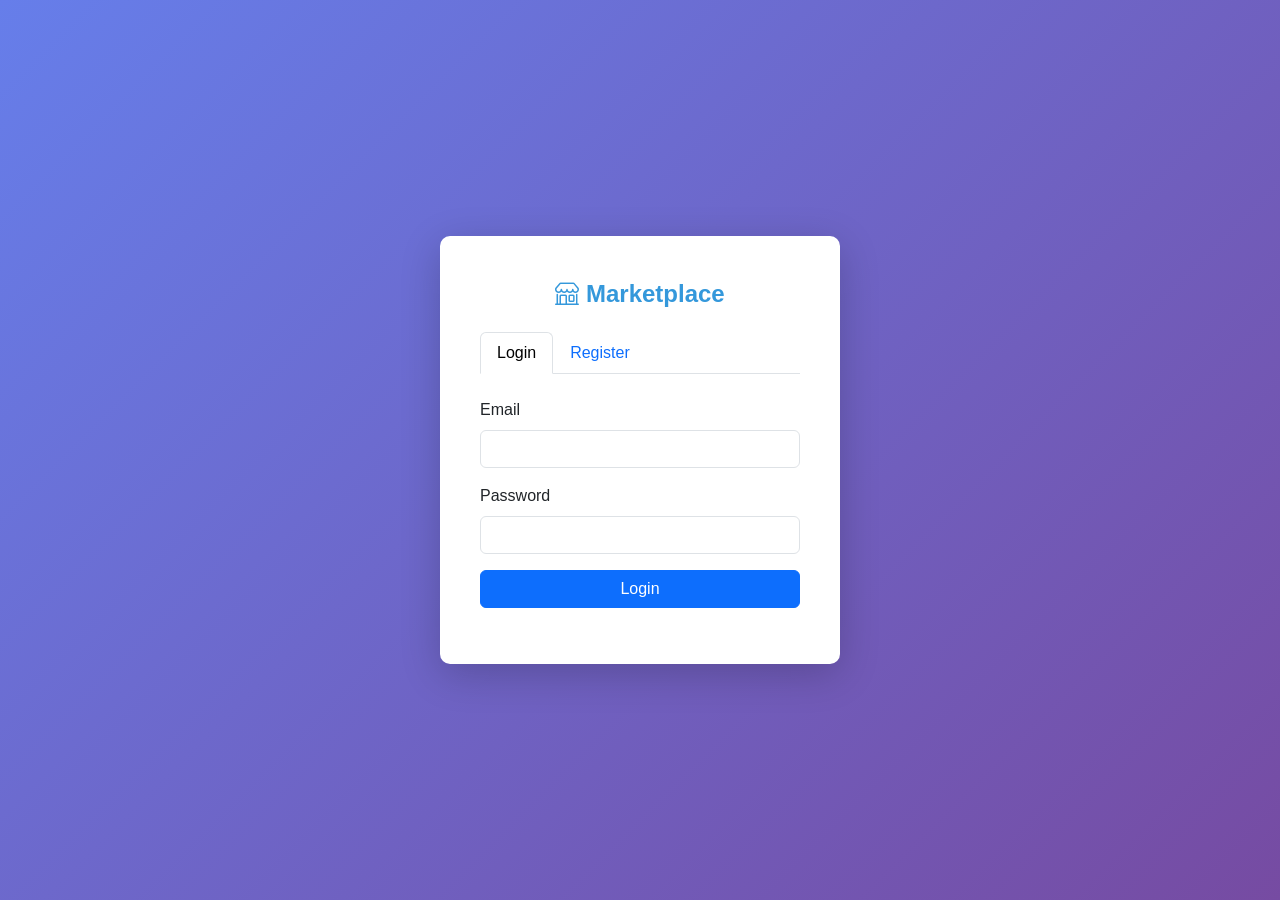
==== app/index.html @ b27ca4a1 "Production-ready setup with nginx + monitoring" ====
<!DOCTYPE html>
<html lang="en">
<head>
    <meta charset="UTF-8">
    <meta name="viewport" content="width=device-width, initial-scale=1.0">
    <title>Marketplace Admin Dashboard</title>
    <link href="https://cdn.jsdelivr.net/npm/bootstrap@5.3.0/dist/css/bootstrap.min.css" rel="stylesheet">
    <link rel="stylesheet" href="https://cdn.jsdelivr.net/npm/bootstrap-icons@1.10.0/font/bootstrap-icons.css">
    <style>
        * {
            margin: 0;
            padding: 0;
            box-sizing: border-box;
        }

        body {
            background-color: #f5f5f5;
            font-family: 'Segoe UI', Tahoma, Geneva, Verdana, sans-serif;
        }

        .sidebar {
            background-color: #2c3e50;
            min-height: 100vh;
            padding-top: 20px;
            position: fixed;
            width: 250px;
            left: 0;
            top: 0;
        }

        .sidebar a {
            color: #ecf0f1;
            text-decoration: none;
            display: block;
            padding: 15px 20px;
            margin: 5px 0;
            border-left: 4px solid transparent;
            transition: all 0.3s;
        }

        .sidebar a:hover,
        .sidebar a.active {
            background-color: #34495e;
            border-left-color: #3498db;
            color: #fff;
        }

        .main-content {
            margin-left: 250px;
            padding: 20px;
        }

        .header {
            background-color: white;
            padding: 20px;
            border-radius: 8px;
            box-shadow: 0 2px 4px rgba(0, 0, 0, 0.1);
            margin-bottom: 20px;
            display: flex;
            justify-content: space-between;
            align-items: center;
        }

        .section {
            display: none;
            animation: fadeIn 0.3s;
        }

        .section.active {
            display: block;
        }

        @keyframes fadeIn {
            from {
                opacity: 0;
                transform: translateY(10px);
            }
            to {
                opacity: 1;
                transform: translateY(0);
            }
        }

        .card {
            border: none;
            box-shadow: 0 2px 8px rgba(0, 0, 0, 0.1);
            margin-bottom: 20px;
            border-radius: 8px;
        }

        .btn-custom {
            border-radius: 5px;
            padding: 8px 16px;
            font-size: 14px;
        }

        .table-responsive {
            background-color: white;
            border-radius: 8px;
            padding: 0;
            overflow: hidden;
        }

        .table {
            margin-bottom: 0;
        }

        .form-section {
            background-color: white;
            padding: 20px;
            border-radius: 8px;
            margin-bottom: 20px;
        }

        .alert-dismissible {
            animation: slideDown 0.3s;
        }

        @keyframes slideDown {
            from {
                transform: translateY(-20px);
                opacity: 0;
            }
            to {
                transform: translateY(0);
                opacity: 1;
            }
        }

        .badge-custom {
            padding: 6px 12px;
            border-radius: 20px;
        }

        .loading {
            display: none;
        }

        .loading.show {
            display: inline-block;
        }

        @media (max-width: 768px) {
            .sidebar {
                width: 100%;
                position: relative;
                min-height: auto;
                padding-top: 10px;
            }

            .main-content {
                margin-left: 0;
            }

            .sidebar a {
                display: inline-block;
                width: auto;
                margin-right: 10px;
            }

            .header {
                flex-direction: column;
                gap: 10px;
            }
        }

        .auth-container {
            display: flex;
            justify-content: center;
            align-items: center;
            min-height: 100vh;
            background: linear-gradient(135deg, #667eea 0%, #764ba2 100%);
        }

        .auth-card {
            background: white;
            padding: 40px;
            border-radius: 10px;
            box-shadow: 0 10px 40px rgba(0, 0, 0, 0.2);
            width: 100%;
            max-width: 400px;
        }

        .auth-card h2 {
            text-align: center;
            margin-bottom: 30px;
            color: #2c3e50;
        }

        .logo {
            text-align: center;
            margin-bottom: 20px;
            font-size: 24px;
            font-weight: bold;
            color: #3498db;
        }
    </style>
</head>
<body>
    <!-- Auth Container (initially visible) -->
    <div id="authContainer" class="auth-container">
        <div class="auth-card">
            <div class="logo">
                <i class="bi bi-shop"></i> Marketplace
            </div>
            <ul class="nav nav-tabs" role="tablist">
                <li class="nav-item" role="presentation">
                    <button class="nav-link active" id="login-tab" data-bs-toggle="tab" data-bs-target="#login" type="button">Login</button>
                </li>
                <li class="nav-item" role="presentation">
                    <button class="nav-link" id="register-tab" data-bs-toggle="tab" data-bs-target="#register" type="button">Register</button>
                </li>
            </ul>
            <div class="tab-content mt-4">
                <!-- Login Form -->
                <div class="tab-pane fade show active" id="login" role="tabpanel">
                    <form id="loginForm">
                        <div class="mb-3">
                            <label class="form-label">Email</label>
                            <input type="email" class="form-control" id="loginEmail" required>
                        </div>
                        <div class="mb-3">
                            <label class="form-label">Password</label>
                            <input type="password" class="form-control" id="loginPassword" required>
                        </div>
                        <button type="submit" class="btn btn-primary w-100">Login</button>
                    </form>
                </div>

                <!-- Register Form -->
                <div class="tab-pane fade" id="register" role="tabpanel">
                    <form id="registerForm">
                        <div class="mb-3">
                            <label class="form-label">Name</label>
                            <input type="text" class="form-control" id="registerName" required>
                        </div>
                        <div class="mb-3">
                            <label class="form-label">Employee ID</label>
                            <input type="text" class="form-control" id="registerEmpNo" required>
                        </div>
                        <div class="mb-3">
                            <label class="form-label">Email</label>
                            <input type="email" class="form-control" id="registerEmail" required>
                        </div>
                        <div class="mb-3">
                            <label class="form-label">Password</label>
                            <input type="password" class="form-control" id="registerPassword" required>
                        </div>
                        <div class="mb-3">
                            <label class="form-label">Confirm Password</label>
                            <input type="password" class="form-control" id="registerConfirmPassword" required>
                        </div>
                        <div class="mb-3">
                            <label class="form-label">Project</label>
                            <select class="form-control" id="registerProject" required>
                                <option value="">Select a project</option>
                            </select>
                        </div>
                        <button type="submit" class="btn btn-primary w-100">Register</button>
                    </form>
                </div>
            </div>
            <div id="authMessage" class="mt-3"></div>
        </div>
    </div>

    <!-- Main Dashboard (hidden until login) -->
    <div id="dashboard" style="display: none;">
        <!-- Sidebar -->
        <div class="sidebar">
            <div class="logo" style="color: white; padding: 10px;">
                <i class="bi bi-shop"></i> Marketplace
            </div>
            <a href="#" onclick="switchSection('dashboard')" class="sidebar-link active"><i class="bi bi-speedometer2"></i> Dashboard</a>
            <a href="#" onclick="switchSection('users')" class="sidebar-link"><i class="bi bi-people"></i> Users</a>
            <a href="#" onclick="switchSection('projects')" class="sidebar-link"><i class="bi bi-folder"></i> Projects</a>
            <a href="#" onclick="switchSection('products')" class="sidebar-link"><i class="bi bi-box"></i> Products</a>
            <a href="#" onclick="switchSection('posts')" class="sidebar-link"><i class="bi bi-file-text"></i> Posts</a>
            <a href="#" onclick="switchSection('inventories')" class="sidebar-link"><i class="bi bi-list"></i> Inventories</a>
            <a href="#" onclick="switchSection('orders')" class="sidebar-link"><i class="bi bi-cart"></i> Orders</a>
            <a href="#" onclick="switchSection('logs')" class="sidebar-link"><i class="bi bi-journal-text"></i> Logs</a>
            <hr style="background-color: #34495e;">
            <a href="#" onclick="logout()" class="sidebar-link"><i class="bi bi-box-arrow-right"></i> Logout</a>
        </div>

        <!-- Main Content -->
        <div class="main-content">
            <!-- Header -->
            <div class="header">
                <h2><i class="bi bi-speedometer2"></i> Admin Dashboard</h2>
                <div>
                    <span id="userInfo" class="me-3">Welcome, <strong>User</strong></span>
                    <span id="currentUserRole" class="badge bg-secondary me-3">Role: USER</span>
                    <button onclick="logout()" class="btn btn-outline-danger btn-sm">Logout</button>
                </div>
            </div>

            <!-- Dashboard Section -->
            <div id="dashboard" class="section active">
                <div class="row">
                    <div class="col-md-3 mb-3">
                        <div class="card">
                            <div class="card-body">
                                <h6 class="card-title text-muted">Total Users</h6>
                                <h2 id="totalUsers">0</h2>
                            </div>
                        </div>
                    </div>
                    <div class="col-md-3 mb-3">
                        <div class="card">
                            <div class="card-body">
                                <h6 class="card-title text-muted">Total Projects</h6>
                                <h2 id="totalProjects">0</h2>
                            </div>
                        </div>
                    </div>
                    <div class="col-md-3 mb-3">
                        <div class="card">
                            <div class="card-body">
                                <h6 class="card-title text-muted">Total Products</h6>
                                <h2 id="totalProducts">0</h2>
                            </div>
                        </div>
                    </div>
                    <div class="col-md-3 mb-3">
                        <div class="card">
                            <div class="card-body">
                                <h6 class="card-title text-muted">Total Orders</h6>
                                <h2 id="totalOrders">0</h2>
                            </div>
                        </div>
                    </div>
                </div>
            </div>

            <!-- Users Section -->
            <div id="users" class="section">
                <h3 class="mb-4">Manage Users</h3>
                <div id="usersMessage"></div>

                <div class="form-section">
                    <h5>Add New User</h5>
                    <form id="userForm">
                        <div class="row">
                            <div class="col-md-6 mb-3">
                                <label class="form-label">Name</label>
                                <input type="text" class="form-control" id="userName" required>
                            </div>
                            <div class="col-md-6 mb-3">
                                <label class="form-label">Email</label>
                                <input type="email" class="form-control" id="userEmail" required>
                            </div>
                            <div class="col-md-6 mb-3">
                                <label class="form-label">Phone</label>
                                <input type="text" class="form-control" id="userPhone">
                            </div>
                            <div class="col-md-6 mb-3">
                                <label class="form-label">Project</label>
                                <select class="form-control" id="userProject">
                                    <option value="">No Project</option>
                                </select>
                            </div>
                            <div class="col-md-6 mb-3">
                                <label class="form-label">Employee ID</label>
                                <input type="text" class="form-control" id="userEmpNo" required>
                            </div>
                            <div class="col-md-6 mb-3">
                                <label class="form-label">Password</label>
                                <input type="password" class="form-control" id="userPassword" required>
                            </div>
                            <div class="col-md-6 mb-3">
                                <label class="form-label">Confirm Password</label>
                                <input type="password" class="form-control" id="userConfirmPassword" required>
                            </div>
                            <div class="col-md-6 mb-3">
                                <label class="form-label">Role</label>
                                <select class="form-control" id="userRole" required>
                                    <option value="USER" selected>USER</option>
                                    <option value="CAPTAIN">CAPTAIN</option>
                                    <option value="DIRECTOR">DIRECTOR</option>
                                    <option value="ADMIN">ADMIN</option>
                                </select>
                            </div>
                            <div class="col-12">
                                <button type="submit" class="btn btn-primary btn-custom">Save User</button>
                                <button type="button" class="btn btn-secondary btn-custom" onclick="resetUserForm()">Clear</button>
                                <button type="button" class="btn btn-info btn-custom" onclick="testUserForm()">Test Form</button>
                            </div>
                        </div>
                    </form>
                </div>

                <div class="table-responsive">
                    <table class="table table-hover">
                        <thead class="table-light">
                            <tr>
                                <th>ID</th>
                                <th>Emp ID</th>
                                <th>Name</th>
                                <th>Email</th>
                                <th>Phone</th>
                                <th>Project</th>
                                <th>Role</th>
                                <th>Status</th>
                                <th>Actions</th>
                            </tr>
                        </thead>
                        <tbody id="usersTable">
                            <tr>
                                <td colspan="8" class="text-center">Loading...</td>
                            </tr>
                        </tbody>
                    </table>
                </div>
            </div>

            <!-- Projects Section -->
            <div id="projects" class="section">
                <h3 class="mb-4">Manage Projects</h3>
                <div id="projectsMessage"></div>

                <div class="form-section">
                    <h5>Add New Project</h5>
                    <form id="projectForm">
                        <div class="row">
                            <div class="col-md-6 mb-3">
                                <label class="form-label">Project Name</label>
                                <input type="text" class="form-control" id="projectName" required>
                            </div>
                            <div class="col-md-6 mb-3">
                                <label class="form-label">Address</label>
                                <input type="text" class="form-control" id="projectAddress">
                            </div>
                            <div class="col-12">
                                <button type="submit" class="btn btn-primary btn-custom">Save Project</button>
                                <button type="button" class="btn btn-secondary btn-custom" onclick="resetProjectForm()">Clear</button>
                            </div>
                        </div>
                    </form>
                </div>

                <div class="table-responsive">
                    <table class="table table-hover">
                        <thead class="table-light">
                            <tr>
                                <th>ID</th>
                                <th>Name</th>
                                <th>Address</th>
                                <th>Created At</th>
                                <th>Actions</th>
                            </tr>
                        </thead>
                        <tbody id="projectsTable">
                            <tr>
                                <td colspan="5" class="text-center">Loading...</td>
                            </tr>
                        </tbody>
                    </table>
                </div>
            </div>

            <!-- Products Section -->
            <div id="products" class="section">
                <h3 class="mb-4">Manage Products</h3>
                <div id="productsMessage"></div>

                <div class="form-section">
                    <h5>Add New Product</h5>
                    <form id="productForm">
                        <div class="row">
                            <div class="col-md-6 mb-3">
                                <label class="form-label">Product Name</label>
                                <input type="text" class="form-control" id="productName" required>
                            </div>
                            <div class="col-md-6 mb-3">
                                <label class="form-label">Project</label>
                                <select class="form-control" id="productProject" required>
                                    <option value="">Select a project</option>
                                </select>
                            </div>
                            <div class="col-12 mb-3">
                                <label class="form-label">Description</label>
                                <textarea class="form-control" id="productDescription" rows="3"></textarea>
                            </div>
                            <div class="col-12">
                                <button type="submit" class="btn btn-primary btn-custom">Save Product</button>
                                <button type="button" class="btn btn-secondary btn-custom" onclick="resetProductForm()">Clear</button>
                                <button type="button" class="btn btn-info btn-custom" onclick="testProductForm()">Test Form</button>
                            </div>
                        </div>
                    </form>
                </div>

                <div class="table-responsive">
                    <table class="table table-hover">
                        <thead class="table-light">
                            <tr>
                                <th>ID</th>
                                <th>Name</th>
                                <th>Project</th>
                                <th>Description</th>
                                <th>Actions</th>
                            </tr>
                        </thead>
                        <tbody id="productsTable">
                            <tr>
                                <td colspan="5" class="text-center">Loading...</td>
                            </tr>
                        </tbody>
                    </table>
                </div>
            </div>

            <!-- Posts Section -->
            <div id="posts" class="section">
                <h3 class="mb-4">Manage Posts</h3>
                <div id="postsMessage"></div>

                <div class="form-section">
                    <h5>Add New Post</h5>
                    <form id="postForm">
                        <div class="row">
                            <div class="col-md-6 mb-3">
                                <label class="form-label">Product</label>
                                <select class="form-control" id="postProduct" required></select>
                            </div>
                            <div class="col-md-6 mb-3">
                                <label class="form-label">Price</label>
                                <input type="number" class="form-control" id="postPrice" step="0.01" required>
                            </div>
                            <div class="col-md-6 mb-3">
                                <label class="form-label">Total Quantity</label>
                                <input type="number" class="form-control" id="postTotalQty" required>
                            </div>
                            <div class="col-md-6 mb-3">
                                <label class="form-label">Product Image</label>
                                <input type="file" class="form-control" id="postImage" accept="image/*">
                            </div>
                            <div class="col-12">
                                <button type="submit" class="btn btn-primary btn-custom">Save Post</button>
                                <button type="button" class="btn btn-secondary btn-custom" onclick="resetPostForm()">Clear</button>
                                <button type="button" class="btn btn-info btn-custom" onclick="testPostForm()">Test Form</button>
                            </div>
                        </div>
                    </form>
                </div>

                <div class="table-responsive">
                    <table class="table table-hover">
                        <thead class="table-light">
                            <tr>
                                <th>ID</th>
                                <th>Product</th>
                                <th>Price</th>
                                <th>Total Qty</th>
                                <th>Remaining Qty</th>
                                <th>Orders</th>
                                <th>Image</th>
                                <th>Actions</th>
                            </tr>
                        </thead>
                        <tbody id="postsTable">
                            <tr>
                                <td colspan="6" class="text-center">Loading...</td>
                            </tr>
                        </tbody>
                    </table>
                </div>
            </div>

            <!-- Inventories Section -->
            <div id="inventories" class="section">
                <h3 class="mb-4">Manage Inventories</h3>
                <div id="inventoriesMessage"></div>

                <div class="form-section">
                    <h5>Add New Inventory</h5>
                    <form id="inventoryForm">
                        <div class="row">
                            <div class="col-md-6 mb-3">
                                <label class="form-label">Product</label>
                                <select class="form-control" id="inventoryProduct" required></select>
                            </div>
                            <div class="col-md-6 mb-3">
                                <label class="form-label">Quantity</label>
                                <input type="number" class="form-control" id="inventoryQuantity" required>
                            </div>
                            <div class="col-12">
                                <button type="submit" class="btn btn-primary btn-custom">Save Inventory</button>
                                <button type="button" class="btn btn-secondary btn-custom" onclick="resetInventoryForm()">Clear</button>
                            </div>
                        </div>
                    </form>
                </div>

                <div class="table-responsive">
                    <table class="table table-hover">
                        <thead class="table-light">
                            <tr>
                                <th>ID</th>
                                <th>Product</th>
                                <th>Quantity</th>
                                <th>Last Updated</th>
                                <th>Actions</th>
                            </tr>
                        </thead>
                        <tbody id="inventoriesTable">
                            <tr>
                                <td colspan="5" class="text-center">Loading...</td>
                            </tr>
                        </tbody>
                    </table>
                </div>
            </div>

            <!-- Orders Section -->
            <div id="orders" class="section">
                <h3 class="mb-4">Manage Orders</h3>
                <div id="ordersMessage"></div>

                <div class="form-section">
                    <h5>Add New Order</h5>
                    <form id="orderForm">
                        <div class="row">
                            <div class="col-md-6 mb-3">
                                <label class="form-label">Post</label>
                                <select class="form-control" id="orderPost" required></select>
                            </div>
                            <div class="col-md-6 mb-3">
                                <label class="form-label">User</label>
                                <select class="form-control" id="orderUser" required></select>
                            </div>
                            <div class="col-md-6 mb-3">
                                <label class="form-label">Quantity</label>
                                <input type="number" class="form-control" id="orderQuantity" required min="1">
                                <small class="text-muted" id="quantityHelp">Available: Select a post first</small>
                            </div>
                            <div class="col-md-6 mb-3">
                                <label class="form-label">Total Price (Auto-calculated)</label>
                                <input type="number" class="form-control" id="orderTotalPrice" step="0.01" readonly>
                            </div>
                            <div class="col-md-6 mb-3">
                                <label class="form-label">Address</label>
                                <input type="text" class="form-control" id="orderAddress" placeholder="Enter delivery address">
                            </div>
                            <div class="col-md-6 mb-3">
                                <label class="form-label">Status</label>
                                <select class="form-control" id="orderStatus">
                                    <option>PENDING</option>
                                    <option>CONFIRMED</option>
                                    <option>COMPLETED</option>
                                    <option>CANCELLED</option>
                                </select>
                            </div>
                            <div class="col-12">
                                <button type="submit" class="btn btn-primary btn-custom">Save Order</button>
                                <button type="button" class="btn btn-secondary btn-custom" onclick="resetOrderForm()">Clear</button>
                            </div>
                        </div>
                    </form>
                </div>

                <div class="table-responsive">
                    <table class="table table-hover">
                        <thead class="table-light">
                            <tr>
                                <th>ID</th>
                                <th>Post</th>
                                <th>User</th>
                                <th>Qty</th>
                                <th>Total Price</th>
                                <th>Address</th>
                                <th>Status</th>
                                <th>Actions</th>
                            </tr>
                        </thead>
                        <tbody id="ordersTable">
                            <tr>
                                <td colspan="8" class="text-center">Loading...</td>
                            </tr>
                        </tbody>
                    </table>
                </div>
            </div>

            <!-- Logs Section -->
            <div id="logs" class="section">
                <h3 class="mb-4">Activity Logs</h3>
                <div id="logsMessage"></div>

                <div class="table-responsive">
                    <table class="table table-hover">
                        <thead class="table-light">
                            <tr>
                                <th>ID</th>
                                <th>Action</th>
                                <th>Entity Type</th>
                                <th>Entity ID</th>
                                <th>User</th>
                                <th>Details</th>
                                <th>Timestamp</th>
                            </tr>
                        </thead>
                        <tbody id="logsTable">
                            <tr>
                                <td colspan="7" class="text-center">Loading...</td>
                            </tr>
                        </tbody>
                    </table>
                </div>
            </div>
        </div>
    </div>

    <!-- Edit Modal -->
    <div class="modal fade" id="editModal" tabindex="-1">
        <div class="modal-dialog">
            <div class="modal-content">
                <div class="modal-header">
                    <h5 class="modal-title" id="editModalTitle">Edit Item</h5>
                    <button type="button" class="btn-close" data-bs-dismiss="modal"></button>
                </div>
                <div class="modal-body" id="editModalBody">
                    <!-- Dynamic content -->
                </div>
                <div class="modal-footer">
                    <button type="button" class="btn btn-secondary" data-bs-dismiss="modal">Cancel</button>
                    <button type="button" class="btn btn-primary" id="editModalSave">Save Changes</button>
                </div>
            </div>
        </div>
    </div>

    <script src="https://cdn.jsdelivr.net/npm/bootstrap@5.3.0/dist/js/bootstrap.bundle.min.js"></script>

    <script>
        const API_URL = 'http://localhost:8080/api';
        let authToken = localStorage.getItem('authToken');
        let currentUser = JSON.parse(localStorage.getItem('currentUser')) || {};
        let editingType = null;
        let editingId = null;

        // Initialize
        document.addEventListener('DOMContentLoaded', async () => {
            console.log('Page loaded, checking auth token:', authToken);
            
            // First, immediately hide the dashboard until verified
            document.getElementById('dashboard').style.display = 'none';
            
            if (authToken) {
                // Verify user is admin from server
                try {
                    const response = await fetch(`${API_URL}/me`, {
                        method: 'GET',
                        headers: { 
                            'Authorization': `Bearer ${authToken}`,
                            'Content-Type': 'application/json'
                        }
                    });
                    
                    console.log('Auth verification response status:', response.status);
                    
                    if (!response.ok) {
                        console.log('Auth verification failed - invalid token');
                        localStorage.removeItem('authToken');
                        localStorage.removeItem('currentUser');
                        window.location.href = 'user.html';
                        return;
                    }
                    
                    const data = await response.json();
                    console.log('Auth verification response:', data);
                    
                    if (data.success && data.data) {
                        const userRole = data.data.role;
                        
                        console.log('User role from server:', userRole);
                        
                        // Check if user is admin
                        if (userRole === 'DIRECTOR') {
                            console.log('User is DIRECTOR, redirecting to director.html');
                            localStorage.removeItem('authToken');
                            localStorage.removeItem('currentUser');
                            window.location.href = 'director.html';
                            return;
                        }
                        
                        if (userRole === 'CAPTAIN') {
                            console.log('User is CAPTAIN, redirecting to captain.html');
                            localStorage.removeItem('authToken');
                            localStorage.removeItem('currentUser');
                            window.location.href = 'captain.html';
                            return;
                        }
                        
                        if (userRole !== 'ADMIN') {
                            console.log('User is not admin, redirecting to user.html');
                            localStorage.removeItem('authToken');
                            localStorage.removeItem('currentUser');
                            window.location.href = 'user.html';
                            return;
                        }
                        
                        // User is admin, show dashboard
                        document.getElementById('dashboard').style.display = 'block';
                        showDashboard();
                        loadDashboardStats();
                    } else {
                        throw new Error('Invalid response');
                    }
                } catch (error) {
                    console.error('Auth verification failed:', error);
                    localStorage.removeItem('authToken');
                    localStorage.removeItem('currentUser');
                    window.location.href = 'user.html';
                }
            } else {
                showAuth();
            }
        });

        // Auth Functions
        document.getElementById('loginForm').addEventListener('submit', async (e) => {
            e.preventDefault();
            const email = document.getElementById('loginEmail').value;
            const password = document.getElementById('loginPassword').value;

            try {
                const response = await fetch(`${API_URL}/login`, {
                    method: 'POST',
                    headers: { 'Content-Type': 'application/json' },
                    body: JSON.stringify({ email, password })
                });

                const data = await response.json();
                if (response.ok && data.success && data.data && data.data.token) {
                    authToken = data.data.token;
                    currentUser = data.data.user || { name: 'User', role: 'USER' };
                    localStorage.setItem('authToken', authToken);
                    localStorage.setItem('currentUser', JSON.stringify(currentUser));
                    
                    // Role-based routing: Redirect users based on their role
                    if (currentUser.role === 'DIRECTOR') {
                        window.location.href = 'director.html';
                        return;
                    }
                    
                    if (currentUser.role === 'CAPTAIN') {
                        window.location.href = 'captain.html';
                        return;
                    }
                    
                    if (currentUser.role !== 'ADMIN') {
                        window.location.href = 'user.html';
                        return;
                    }
                    
                    showDashboard();
                    loadDashboardStats();
                } else {
                    showMessage('authMessage', 'Login failed: ' + (data.error || data.message || 'Invalid credentials'), 'danger');
                }
            } catch (error) {
                console.error('Login error:', error);
                showMessage('authMessage', 'Error: Failed to connect to server. Make sure backend is running on ' + API_URL, 'danger');
            }
        });

        document.getElementById('registerForm').addEventListener('submit', async (e) => {
            e.preventDefault();
            const name = document.getElementById('registerName').value;
            const empNo = document.getElementById('registerEmpNo').value;
            const email = document.getElementById('registerEmail').value;
            const password = document.getElementById('registerPassword').value;
            const confirmPassword = document.getElementById('registerConfirmPassword').value;
            const projectId = document.getElementById('registerProject').value;

            if (password !== confirmPassword) {
                showMessage('authMessage', 'Password and confirm password do not match.', 'danger');
                return;
            }

            if (!projectId) {
                showMessage('authMessage', 'Please select a project.', 'danger');
                return;
            }

            const registerData = { name, empNo, email, password, confirmPassword, projectId: parseInt(projectId) };

            try {
                const response = await fetch(`${API_URL}/register`, {
                    method: 'POST',
                    headers: { 'Content-Type': 'application/json' },
                    body: JSON.stringify(registerData)
                });

                const data = await response.json();
                if (response.ok && data.success) {
                    showMessage('authMessage', 'Registration successful! Please login.', 'success');
                    document.getElementById('registerForm').reset();
                    setTimeout(() => {
                        document.getElementById('login-tab').click();
                    }, 1500);
                } else {
                    showMessage('authMessage', 'Registration failed: ' + (data.error || data.message || 'Unknown error'), 'danger');
                }
            } catch (error) {
                console.error('Registration error:', error);
                showMessage('authMessage', 'Error: Failed to connect to server. Make sure backend is running on ' + API_URL, 'danger');
            }
        });

        function logout() {
            authToken = null;
            currentUser = {};
            localStorage.removeItem('authToken');
            localStorage.removeItem('currentUser');
            showAuth();
            document.getElementById('loginForm').reset();
        }

        function showAuth() {
            document.getElementById('authContainer').style.display = 'flex';
            document.getElementById('dashboard').style.display = 'none';
            // Load projects for register dropdown
            loadProjectsForSelect('registerProject');
        }

        function showDashboard() {
            document.getElementById('authContainer').style.display = 'none';
            document.getElementById('dashboard').style.display = 'block';
            document.getElementById('userInfo').innerHTML = `Welcome, <strong>${currentUser.name || 'User'}</strong>`;
            document.getElementById('currentUserRole').innerHTML = `Role: <strong>${currentUser.role || 'USER'}</strong>`;
            document.getElementById('userRole').className = `badge me-3 ${getRoleBadgeClass(currentUser.role || 'USER')}`;
        }

        function getRoleBadgeClass(role) {
            switch(role) {
                case 'ADMIN': return 'bg-danger';
                case 'CAPTAIN': return 'bg-warning text-dark';
                case 'USER': return 'bg-secondary';
                default: return 'bg-secondary';
            }
        }

        // Navigation
        function switchSection(sectionName) {
            document.querySelectorAll('.section').forEach(s => s.classList.remove('active'));
            document.getElementById(sectionName).classList.add('active');

            document.querySelectorAll('.sidebar-link').forEach(l => l.classList.remove('active'));
            event.target.closest('.sidebar-link').classList.add('active');

            // Load data for the section
            if (sectionName === 'users') {
                loadUsers();
                loadProjectsForSelect('userProject');
            }
            if (sectionName === 'projects') loadProjects();
            if (sectionName === 'products') {
                loadProducts();
                loadProjectsForSelect('productProject');
            }
            if (sectionName === 'posts') {
                loadPosts();
                loadProductsForSelect('postProduct');
            }
            if (sectionName === 'inventories') {
                loadInventories();
                loadProductsForSelect('inventoryProduct');
            }
            if (sectionName === 'orders') {
                loadOrders();
                loadPostsForSelect('orderPost');
                loadUsersForSelect('orderUser');
            }
            if (sectionName === 'logs') {
                loadLogs();
            }
        }

        // Utility Functions
        function showMessage(elementId, message, type) {
            const element = document.getElementById(elementId);
            element.innerHTML = `<div class="alert alert-${type} alert-dismissible fade show" role="alert">
                ${message}
                <button type="button" class="btn-close" data-bs-dismiss="alert"></button>
            </div>`;
        }

        async function apiCall(endpoint, method = 'GET', body = null) {
            console.log(`Making ${method} request to: ${API_URL}${endpoint}`);
            const options = {
                method,
                headers: {
                    'Authorization': `Bearer ${authToken}`
                }
            };

            if (body) {
                options.headers['Content-Type'] = 'application/json';
                options.body = JSON.stringify(body);
                console.log('Request body:', body);
            }

            const response = await fetch(`${API_URL}${endpoint}`, options);
            console.log(`Response status: ${response.status}`);
            
            if (!response.ok && response.status === 401) {
                logout();
                throw new Error('Unauthorized');
            }
            
            // Handle 204 No Content responses
            if (response.status === 204) {
                return { success: true, data: null };
            }
            
            const data = await response.json();
            console.log('Response data:', data);
            return data;
        }

        async function apiCallWithFile(endpoint, method = 'POST', formData) {
            console.log(`Making ${method} request to: ${API_URL}${endpoint}`);
            const options = {
                method,
                headers: {
                    'Authorization': `Bearer ${authToken}`
                },
                body: formData
            };

            const response = await fetch(`${API_URL}${endpoint}`, options);
            console.log(`Response status: ${response.status}`);
            
            if (!response.ok && response.status === 401) {
                logout();
                throw new Error('Unauthorized');
            }
            const data = await response.json();
            console.log('Response data:', data);
            return data;
        }

        // Dashboard Stats
        async function loadDashboardStats() {
            try {
                const users = await apiCall('/users');
                const projects = await apiCall('/projects');
                const products = await apiCall('/products');
                const orders = await apiCall('/orders');

                document.getElementById('totalUsers').textContent = users.data?.length || 0;
                document.getElementById('totalProjects').textContent = projects.data?.length || 0;
                document.getElementById('totalProducts').textContent = products.data?.length || 0;
                document.getElementById('totalOrders').textContent = orders.data?.length || 0;
            } catch (error) {
                console.error('Error loading stats:', error);
            }
        }

        let users = []; // Global variable to store users data

        // USERS
        async function loadUsers() {
            try {
                const data = await apiCall('/users');
                users = data.data || []; // Store users globally
                const tbody = document.getElementById('usersTable');
                tbody.innerHTML = users.map(user => `
                    <tr>
                        <td>${user.ID}</td>
                        <td>${user.EmpNo || '-'}</td>
                        <td>${user.Name}</td>
                        <td>${user.Email}</td>
                        <td>${user.PhoneNo || '-'}</td>
                        <td>${user.Project?.Name || '-'}</td>
                        <td><span class="badge badge-custom bg-info">${user.Role || 'USER'}</span></td>
                        <td><span class="badge badge-custom ${user.ApprovalStatus && user.ApprovalStatus.toUpperCase() === 'APPROVED' ? 'bg-success' : 'bg-warning'}">${user.ApprovalStatus || 'PENDING'}</span></td>
                        <td>
                            <button class="btn btn-sm btn-warning" onclick="editUser(${user.ID})">Edit</button>
                            ${user.ApprovalStatus && user.ApprovalStatus.toUpperCase() === 'PENDING' ? 
                                `<button class="btn btn-sm btn-success" onclick="approveUser(${user.ID})">Approve</button>
                                 <button class="btn btn-sm btn-danger" onclick="rejectUser(${user.ID})">Reject</button>` : 
                                ''}
                            <button class="btn btn-sm btn-danger" onclick="deleteUser(${user.ID})">Delete</button>
                        </td>
                    </tr>
                `).join('') || '<tr><td colspan="9" class="text-center">No users found</td></tr>';
            } catch (error) {
                showMessage('usersMessage', 'Error loading users: ' + error.message, 'danger');
            }
        }

        document.getElementById('userForm').addEventListener('submit', async (e) => {
            e.preventDefault();
            console.log('=== USER FORM SUBMIT TRIGGERED ===');
            console.log('Event:', e);
            
            const password = document.getElementById('userPassword').value;
            const confirmPassword = document.getElementById('userConfirmPassword').value;
            
            if (password !== confirmPassword) {
                showMessage('usersMessage', 'Passwords do not match', 'danger');
                return;
            }
            
            if (password.length < 6) {
                showMessage('usersMessage', 'Password must be at least 6 characters', 'danger');
                return;
            }
            
            const projectID = document.getElementById('userProject').value;
            const roleValue = document.getElementById('userRole').value;
            
            if (!roleValue) {
                showMessage('usersMessage', 'Please select a role', 'danger');
                return;
            }
            
            console.log('Form field values:');
            console.log('EmpNo:', document.getElementById('userEmpNo').value);
            console.log('Name:', document.getElementById('userName').value);
            console.log('Email:', document.getElementById('userEmail').value);
            console.log('Phone:', document.getElementById('userPhone').value);
            console.log('Password:', password);
            console.log('Role:', roleValue);
            console.log('ProjectID:', projectID);
            
            const user = {
                EmpNo: document.getElementById('userEmpNo').value,
                Name: document.getElementById('userName').value,
                Email: document.getElementById('userEmail').value,
                PhoneNo: document.getElementById('userPhone').value,
                Password: password,
                Role: roleValue
            };
            
            const projectIdNum = parseInt(projectID);
            if (projectID && !isNaN(projectIdNum) && projectIdNum > 0) {
                user.ProjectID = projectIdNum;
            } else {
                user.ProjectID = null;
            }
            
            console.log('Final user object:', user);

            const submitBtn = document.querySelector('#userForm button[type="submit"]');
            const isEditMode = submitBtn.dataset.mode === 'edit';
            const editId = submitBtn.dataset.editId;

            try {
                let data;
                if (isEditMode) {
                    console.log('Making API call to update user');
                    data = await apiCall(`/users/${editId}`, 'PUT', user);
                    console.log('API response:', data);
                    showMessage('usersMessage', 'User updated successfully', 'success');
                } else {
                    console.log('Making API call to create user');
                    data = await apiCall('/users', 'POST', user);
                    console.log('API response:', data);
                    showMessage('usersMessage', 'User created successfully', 'success');
                }
                resetUserForm();
                loadUsers();
            } catch (error) {
                console.error('Error saving user:', error);
                showMessage('usersMessage', 'Error: ' + error.message, 'danger');
            }
        });

        function resetUserForm() {
            document.getElementById('userForm').reset();
            // Ensure role has a default value
            document.getElementById('userRole').value = 'USER';
            
            // Reset edit mode
            const submitBtn = document.querySelector('#userForm button[type="submit"]');
            submitBtn.textContent = 'Save User';
            delete submitBtn.dataset.editId;
            delete submitBtn.dataset.mode;
        }

        function testUserForm() {
            console.log('Test button clicked');
            const userName = document.getElementById('userName').value;
            const userEmail = document.getElementById('userEmail').value;
            console.log('Form values - Name:', userName, 'Email:', userEmail);
            alert('Test: Name=' + userName + ', Email=' + userEmail);
        }

        async function deleteUser(id) {
            if (!confirm('Delete this user?')) return;
            try {
                await apiCall(`/users/${id}`, 'DELETE');
                showMessage('usersMessage', 'User deleted', 'success');
                loadUsers();
            } catch (error) {
                showMessage('usersMessage', 'Error: ' + error.message, 'danger');
            }
        }

        function editUser(id) {
            // Find user and populate form
            const user = users.find(u => u.ID == id);
            if (!user) return;

            document.getElementById('userEmpNo').value = user.EmpNo || '';
            document.getElementById('userName').value = user.Name || '';
            document.getElementById('userEmail').value = user.Email || '';
            document.getElementById('userPhone').value = user.PhoneNo || '';
            document.getElementById('userProject').value = user.ProjectID || '';
            document.getElementById('userRole').value = user.Role || 'USER';

            // Change button text and store edit mode
            const submitBtn = document.querySelector('#userForm button[type="submit"]');
            submitBtn.textContent = 'Update User';
            submitBtn.dataset.editId = id;
            submitBtn.dataset.mode = 'edit';

            // Scroll to form
            document.getElementById('users').scrollIntoView();
        }

        async function approveUser(id) {
            if (!confirm('Approve this user?')) return;
            try {
                await apiCall(`/admin/users/${id}/approve`, 'PATCH');
                showMessage('usersMessage', 'User approved successfully', 'success');
                loadUsers();
            } catch (error) {
                showMessage('usersMessage', 'Error approving user: ' + error.message, 'danger');
            }
        }

        async function rejectUser(id) {
            if (!confirm('Reject this user?')) return;
            try {
                await apiCall(`/admin/users/${id}/reject`, 'PATCH');
                showMessage('usersMessage', 'User rejected', 'success');
                loadUsers();
            } catch (error) {
                showMessage('usersMessage', 'Error rejecting user: ' + error.message, 'danger');
            }
        }

        let projects = []; // Global variable to store projects data

        // PROJECTS
        async function loadProjects() {
            try {
                const data = await apiCall('/projects');
                projects = data.data || []; // Store projects globally
                const tbody = document.getElementById('projectsTable');
                tbody.innerHTML = projects.map(project => `
                    <tr>
                        <td>${project.ID}</td>
                        <td>${project.Name}</td>
                        <td>${project.Address || '-'}</td>
                        <td>${new Date(project.CreatedAt).toLocaleDateString()}</td>
                        <td>
                            <button class="btn btn-sm btn-warning" onclick="editProject(${project.ID})">Edit</button>
                            <button class="btn btn-sm btn-danger" onclick="deleteProject(${project.ID})">Delete</button>
                        </td>
                    </tr>
                `).join('') || '<tr><td colspan="5" class="text-center">No projects found</td></tr>';
            } catch (error) {
                showMessage('projectsMessage', 'Error loading projects: ' + error.message, 'danger');
            }
        }

        async function loadProjectsForSelect(selectId) {
            try {
                const data = await apiCall('/projects');
                const projects = data.data || [];
                const select = document.getElementById(selectId);
                // Keep the first option (default) and append projects
                const defaultOption = select.querySelector('option[value=""]');
                select.innerHTML = defaultOption.outerHTML + projects.map(p => `<option value="${p.ID}">${p.Name}</option>`).join('');
            } catch (error) {
                console.error('Error loading projects:', error);
            }
        }

        document.getElementById('projectForm').addEventListener('submit', async (e) => {
            e.preventDefault();
            const project = {
                Name: document.getElementById('projectName').value,
                Address: document.getElementById('projectAddress').value
            };

            const submitBtn = document.querySelector('#projectForm button[type="submit"]');
            const isEditMode = submitBtn.dataset.mode === 'edit';
            const editId = submitBtn.dataset.editId;

            try {
                let data;
                if (isEditMode) {
                    data = await apiCall(`/projects/${editId}`, 'PUT', project);
                    showMessage('projectsMessage', 'Project updated successfully', 'success');
                } else {
                    data = await apiCall('/projects', 'POST', project);
                    showMessage('projectsMessage', 'Project created successfully', 'success');
                }
                resetProjectForm();
                loadProjects();
                loadProjectsForSelect('productProject');
            } catch (error) {
                showMessage('projectsMessage', 'Error: ' + error.message, 'danger');
            }
        });

        function resetProjectForm() {
            document.getElementById('projectForm').reset();
            
            // Reset edit mode
            const submitBtn = document.querySelector('#projectForm button[type="submit"]');
            submitBtn.textContent = 'Save Project';
            delete submitBtn.dataset.editId;
            delete submitBtn.dataset.mode;
        }

        async function deleteProject(id) {
            if (!confirm('Delete this project?')) return;
            try {
                await apiCall(`/projects/${id}`, 'DELETE');
                showMessage('projectsMessage', 'Project deleted', 'success');
                loadProjects();
                loadProjectsForSelect('productProject');
            } catch (error) {
                showMessage('projectsMessage', 'Error: ' + error.message, 'danger');
            }
        }

        function editProject(id) {
            // Find project and populate form
            const project = projects.find(p => p.ID == id);
            if (!project) return;

            document.getElementById('projectName').value = project.Name || '';
            document.getElementById('projectAddress').value = project.Address || '';

            // Change button text and store edit mode
            const submitBtn = document.querySelector('#projectForm button[type="submit"]');
            submitBtn.textContent = 'Update Project';
            submitBtn.dataset.editId = id;
            submitBtn.dataset.mode = 'edit';

            // Scroll to form
            document.getElementById('projects').scrollIntoView();
        }

        let products = []; // Global variable to store products data

        // PRODUCTS
        async function loadProducts() {
            try {
                const data = await apiCall('/products');
                products = data.data || []; // Store products globally
                const tbody = document.getElementById('productsTable');
                tbody.innerHTML = products.map(product => `
                    <tr>
                        <td>${product.ID}</td>
                        <td>${product.Name}</td>
                        <td>${product.Project?.Name || '-'}</td>
                        <td>${product.Description?.substring(0, 50) || '-'}</td>
                        <td>
                            <button class="btn btn-sm btn-warning" onclick="editProduct(${product.ID})">Edit</button>
                            <button class="btn btn-sm btn-danger" onclick="deleteProduct(${product.ID})">Delete</button>
                        </td>
                    </tr>
                `).join('') || '<tr><td colspan="5" class="text-center">No products found</td></tr>';
            } catch (error) {
                showMessage('productsMessage', 'Error loading products: ' + error.message, 'danger');
            }
        }

        async function loadProductsForSelect(selectId) {
            try {
                const data = await apiCall('/products');
                const products = data.data || [];
                const select = document.getElementById(selectId);
                select.innerHTML = products.map(p => `<option value="${p.ID}">${p.Name}</option>`).join('');
            } catch (error) {
                console.error('Error loading products:', error);
            }
        }

        document.getElementById('productForm').addEventListener('submit', async (e) => {
            e.preventDefault();
            console.log('Product form submitted');
            const product = {
                Name: document.getElementById('productName').value,
                Description: document.getElementById('productDescription').value,
                ProjectID: parseInt(document.getElementById('productProject').value)
            };
            console.log('Product data:', product);

            const submitBtn = document.querySelector('#productForm button[type="submit"]');
            const isEditMode = submitBtn.dataset.mode === 'edit';
            const editId = submitBtn.dataset.editId;

            try {
                let data;
                if (isEditMode) {
                    console.log('Making API call to update product');
                    data = await apiCall(`/products/${editId}`, 'PUT', product);
                    console.log('Product updated successfully');
                    showMessage('productsMessage', 'Product updated successfully', 'success');
                } else {
                    console.log('Making API call to create product');
                    data = await apiCall('/products', 'POST', product);
                    console.log('Product created successfully');
                    showMessage('productsMessage', 'Product created successfully', 'success');
                }
                resetProductForm();
                loadProducts();
                loadProductsForSelect('postProduct');
            } catch (error) {
                console.error('Error saving product:', error);
                showMessage('productsMessage', 'Error: ' + error.message, 'danger');
            }
        });

        function resetProductForm() {
            document.getElementById('productForm').reset();
            
            // Reset edit mode
            const submitBtn = document.querySelector('#productForm button[type="submit"]');
            submitBtn.textContent = 'Save Product';
            delete submitBtn.dataset.editId;
            delete submitBtn.dataset.mode;
        }

        function testProductForm() {
            console.log('Test product button clicked');
            const productName = document.getElementById('productName').value;
            const productDescription = document.getElementById('productDescription').value;
            console.log('Form values - Name:', productName, 'Description:', productDescription);
            alert('Test: Name=' + productName + ', Description=' + productDescription);
        }

        async function deleteProduct(id) {
            if (!confirm('Delete this product?')) return;
            try {
                await apiCall(`/products/${id}`, 'DELETE');
                showMessage('productsMessage', 'Product deleted', 'success');
                loadProducts();
                loadProductsForSelect('postProduct');
            } catch (error) {
                showMessage('productsMessage', 'Error: ' + error.message, 'danger');
            }
        }

        function editProduct(id) {
            // Find product and populate form
            const product = products.find(p => p.ID == id);
            if (!product) return;

            document.getElementById('productName').value = product.Name || '';
            document.getElementById('productDescription').value = product.Description || '';
            document.getElementById('productProject').value = product.ProjectID || '';

            // Change button text and store edit mode
            const submitBtn = document.querySelector('#productForm button[type="submit"]');
            submitBtn.textContent = 'Update Product';
            submitBtn.dataset.editId = id;
            submitBtn.dataset.mode = 'edit';

            // Scroll to form
            document.getElementById('products').scrollIntoView();
        }

        // POSTS
        let allPosts = []; // Global variable to store posts data

        async function loadPosts() {
            try {
                const data = await apiCall('/posts');
                const posts = data.data || [];
                allPosts = posts; // Store posts globally
                const tbody = document.getElementById('postsTable');
                tbody.innerHTML = posts.map(post => `
                    <tr>
                        <td>${post.ID}</td>
                        <td>${post.Product?.Name || '-'}</td>
                        <td>$${post.Price?.toFixed(2) || '0.00'}</td>
                        <td>${post.TotalQty || 0}</td>
                        <td>${post.RemainingQty !== undefined ? post.RemainingQty : (post.TotalQty || 0)}</td>
                        <td>${post.TotalOrders || 0}</td>
                        <td>
                            ${post.ProductImg ? 
                                `<button class="btn btn-sm btn-info" onclick="previewImage('${post.ProductImg}')">👁️ Preview</button>
                                 <button class="btn btn-sm btn-secondary" onclick="downloadImage('${post.ProductImg}')">⬇️ Download</button>` : 
                                'No image'}
                        </td>
                        <td>
                            <button class="btn btn-sm btn-warning" onclick="editPost(${post.ID})">Edit</button>
                            <button class="btn btn-sm btn-danger" onclick="deletePost(${post.ID})">Delete</button>
                        </td>
                    </tr>
                `).join('') || '<tr><td colspan="8" class="text-center">No posts found</td></tr>';
            } catch (error) {
                showMessage('postsMessage', 'Error loading posts: ' + error.message, 'danger');
            }
        }

        async function loadPostsForSelect(selectId) {
            try {
                const data = await apiCall('/posts');
                const posts = data.data || [];
                allPosts = posts; // Store posts globally
                const select = document.getElementById(selectId);
                select.innerHTML = posts.map(p => `<option value="${p.ID}">${p.Product?.Name || 'Post ' + p.ID} - $${p.Price?.toFixed(2) || '0.00'}</option>`).join('');
            } catch (error) {
                console.error('Error loading posts:', error);
            }
        }

        document.getElementById('postForm').addEventListener('submit', async (e) => {
            e.preventDefault();
            console.log('Post form submitted');
            console.log('Current user:', currentUser);
            console.log('Auth token exists:', !!authToken);
            
            const formData = new FormData();
            formData.append('ProductID', parseInt(document.getElementById('postProduct').value));
            formData.append('Price', parseFloat(document.getElementById('postPrice').value));
            formData.append('TotalQty', parseInt(document.getElementById('postTotalQty').value));
            
            const imageFile = document.getElementById('postImage').files[0];
            if (imageFile) {
                formData.append('ProductImg', imageFile);
            }
            
            console.log('FormData contents:');
            for (let [key, value] of formData.entries()) {
                console.log(`${key}:`, value);
            }

            const submitBtn = document.querySelector('#postForm button[type="submit"]');
            const isEditMode = submitBtn.dataset.mode === 'edit';
            const editId = submitBtn.dataset.editId;

            try {
                let data;
                if (isEditMode) {
                    console.log('Making API call to update post');
                    // For edit, use regular JSON since we don't handle file changes
                    const postData = {
                        ProductID: parseInt(document.getElementById('postProduct').value),
                        Price: parseFloat(document.getElementById('postPrice').value),
                        TotalQty: parseInt(document.getElementById('postTotalQty').value)
                    };
                    data = await apiCall(`/posts/${editId}`, 'PUT', postData);
                    console.log('Post updated successfully');
                    showMessage('postsMessage', 'Post updated successfully', 'success');
                } else {
                    console.log('Making API call to create post');
                    data = await apiCallWithFile('/posts', 'POST', formData);
                    console.log('Post created successfully');
                    showMessage('postsMessage', 'Post created successfully', 'success');
                }
                resetPostForm();
                loadPosts();
                loadPostsForSelect('orderPost');
            } catch (error) {
                console.error('Error saving post:', error);
                showMessage('postsMessage', 'Error: ' + error.message, 'danger');
            }
        });

        function resetPostForm() {
            document.getElementById('postForm').reset();
            
            // Reset edit mode
            const submitBtn = document.querySelector('#postForm button[type="submit"]');
            submitBtn.textContent = 'Save Post';
            delete submitBtn.dataset.editId;
            delete submitBtn.dataset.mode;
        }

        function previewImage(imagePath) {
            // Open image in new tab/window
            window.open(`http://localhost:8080/${imagePath}`, '_blank');
        }

        function downloadImage(imagePath) {
            // Create a temporary link to download the image
            const link = document.createElement('a');
            link.href = `http://localhost:8080/${imagePath}`;
            link.download = imagePath.split('/').pop();
            document.body.appendChild(link);
            link.click();
            document.body.removeChild(link);
        }

        function testPostForm() {
            console.log('Test post button clicked');
            const postProduct = document.getElementById('postProduct').value;
            const postPrice = document.getElementById('postPrice').value;
            console.log('Form values - Product:', postProduct, 'Price:', postPrice);
            alert('Test: Product=' + postProduct + ', Price=' + postPrice);
        }

        async function deletePost(id) {
            if (!confirm('Delete this post?')) return;
            try {
                await apiCall(`/posts/${id}`, 'DELETE');
                showMessage('postsMessage', 'Post deleted', 'success');
                loadPosts();
                loadPostsForSelect('orderPost');
            } catch (error) {
                showMessage('postsMessage', 'Error: ' + error.message, 'danger');
            }
        }

        function editPost(id) {
            // Find post and populate form
            const post = allPosts.find(p => p.ID == id);
            if (!post) return;

            document.getElementById('postProduct').value = post.ProductID || '';
            document.getElementById('postPrice').value = post.Price || '';
            document.getElementById('postTotalQty').value = post.TotalQty || '';
            // Note: Image editing not implemented for simplicity

            // Change button text and store edit mode
            const submitBtn = document.querySelector('#postForm button[type="submit"]');
            submitBtn.textContent = 'Update Post';
            submitBtn.dataset.editId = id;
            submitBtn.dataset.mode = 'edit';

            // Scroll to form
            document.getElementById('posts').scrollIntoView();
        }

        // INVENTORIES
        async function loadInventories() {
            try {
                const data = await apiCall('/inventories');
                const inventories = data.data || [];
                const tbody = document.getElementById('inventoriesTable');
                tbody.innerHTML = inventories.map(inv => `
                    <tr>
                        <td>${inv.ID}</td>
                        <td>${inv.Product?.Name || '-'}</td>
                        <td>${inv.Quantity || 0}</td>
                        <td>${new Date(inv.UpdatedAt).toLocaleDateString()}</td>
                        <td>
                            <button class="btn btn-sm btn-warning" onclick="editInventory(${inv.ID})">Edit</button>
                            <button class="btn btn-sm btn-danger" onclick="deleteInventory(${inv.ID})">Delete</button>
                        </td>
                    </tr>
                `).join('') || '<tr><td colspan="5" class="text-center">No inventories found</td></tr>';
            } catch (error) {
                showMessage('inventoriesMessage', 'Error loading inventories: ' + error.message, 'danger');
            }
        }

        document.getElementById('inventoryForm').addEventListener('submit', async (e) => {
            e.preventDefault();
            const inventory = {
                ProductID: document.getElementById('inventoryProduct').value,
                Quantity: parseInt(document.getElementById('inventoryQuantity').value)
            };

            try {
                await apiCall('/inventories', 'POST', inventory);
                showMessage('inventoriesMessage', 'Inventory created successfully', 'success');
                resetInventoryForm();
                loadInventories();
            } catch (error) {
                showMessage('inventoriesMessage', 'Error: ' + error.message, 'danger');
            }
        });

        function resetInventoryForm() {
            document.getElementById('inventoryForm').reset();
        }

        async function deleteInventory(id) {
            if (!confirm('Delete this inventory?')) return;
            try {
                await apiCall(`/inventories/${id}`, 'DELETE');
                showMessage('inventoriesMessage', 'Inventory deleted', 'success');
                loadInventories();
            } catch (error) {
                showMessage('inventoriesMessage', 'Error: ' + error.message, 'danger');
            }
        }

        function editInventory(id) {
            alert('Edit functionality can be implemented');
        }

        let orders = []; // Global variable to store orders data

        // ORDERS
        async function loadOrders() {
            try {
                const data = await apiCall('/orders');
                orders = data.data || []; // Store orders globally
                const tbody = document.getElementById('ordersTable');
                tbody.innerHTML = orders.map(order => `
                    <tr>
                        <td>${order.ID}</td>
                        <td>${order.Post?.Product?.Name || '-'}</td>
                        <td>${order.User?.Name || '-'}</td>
                        <td>${order.OrderQuantity || 0}</td>
                        <td>$${order.TotalPrice?.toFixed(2) || '0.00'}</td>
                        <td>${order.Address || '-'}</td>
                        <td><span class="badge badge-custom bg-secondary">${order.OrderStatus || 'PENDING'}</span></td>
                        <td>
                            <button class="btn btn-sm btn-warning" onclick="editOrder(${order.ID})">Edit</button>
                            <button class="btn btn-sm btn-danger" onclick="deleteOrder(${order.ID})">Delete</button>
                        </td>
                    </tr>
                `).join('') || '<tr><td colspan="8" class="text-center">No orders found</td></tr>';
            } catch (error) {
                showMessage('ordersMessage', 'Error loading orders: ' + error.message, 'danger');
            }
        }

        // LOGS
        async function loadLogs() {
            try {
                const data = await apiCall('/logs');
                const logs = data.data || [];
                const tbody = document.getElementById('logsTable');
                tbody.innerHTML = logs.map(log => `
                    <tr>
                        <td>${log.ID}</td>
                        <td><span class="badge badge-custom bg-primary">${log.Action}</span></td>
                        <td><span class="badge badge-custom bg-info">${log.EntityType}</span></td>
                        <td>${log.EntityID}</td>
                        <td>${log.User?.Name || log.UserID || 'Unknown'}</td>
                        <td>${log.Details || '-'}</td>
                        <td>${new Date(log.Timestamp).toLocaleString()}</td>
                    </tr>
                `).join('') || '<tr><td colspan="7" class="text-center">No logs found</td></tr>';
            } catch (error) {
                showMessage('logsMessage', 'Error loading logs: ' + error.message, 'danger');
            }
        }

        async function loadUsersForSelect(selectId) {
            try {
                const data = await apiCall('/users');
                const users = data.data || [];
                const select = document.getElementById(selectId);
                select.innerHTML = users.map(u => `<option value="${u.ID}">${u.Name}</option>`).join('');
            } catch (error) {
                console.error('Error loading users:', error);
            }
        }

        document.getElementById('orderForm').addEventListener('submit', async (e) => {
            e.preventDefault();
            
            const postId = parseInt(document.getElementById('orderPost').value);
            const quantity = parseInt(document.getElementById('orderQuantity').value);
            const address = document.getElementById('orderAddress').value.trim();
            
            // Validate address is not empty
            if (!address) {
                showMessage('ordersMessage', 'Please enter a delivery address', 'danger');
                return;
            }
            
            // Validate quantity against available stock (remaining quantity)
            const selectedPost = allPosts.find(p => p.ID == postId);
            const availableQty = selectedPost ? (selectedPost.RemainingQty !== undefined ? selectedPost.RemainingQty : selectedPost.TotalQty) : 0;
            if (selectedPost && quantity > availableQty) {
                showMessage('ordersMessage', `Cannot order ${quantity} items. Only ${availableQty} available.`, 'danger');
                return;
            }
            
            const order = {
                PostID: postId,
                UserID: parseInt(document.getElementById('orderUser').value),
                OrderQuantity: quantity,
                TotalPrice: parseFloat(document.getElementById('orderTotalPrice').value),
                OrderStatus: document.getElementById('orderStatus').value,
                Address: address
            };

            const submitBtn = document.querySelector('#orderForm button[type="submit"]');
            const isEditMode = submitBtn.dataset.mode === 'edit';
            const editId = submitBtn.dataset.editId;

            try {
                let data;
                if (isEditMode) {
                    data = await apiCall(`/orders/${editId}`, 'PUT', order);
                    showMessage('ordersMessage', 'Order updated successfully', 'success');
                } else {
                    data = await apiCall('/orders', 'POST', order);
                    showMessage('ordersMessage', 'Order created successfully', 'success');
                }
                resetOrderForm();
                loadOrders();
            } catch (error) {
                showMessage('ordersMessage', 'Error: ' + error.message, 'danger');
            }
        });

        function resetOrderForm() {
            document.getElementById('orderForm').reset();
            document.getElementById('orderTotalPrice').value = '';
            document.getElementById('orderAddress').value = '';
            
            // Reset edit mode
            const submitBtn = document.querySelector('#orderForm button[type="submit"]');
            submitBtn.textContent = 'Save Order';
            delete submitBtn.dataset.editId;
            delete submitBtn.dataset.mode;
        }

        // Auto-calculate total price when post or quantity changes
        function calculateOrderTotal() {
            const postId = document.getElementById('orderPost').value;
            const quantityInput = document.getElementById('orderQuantity');
            const quantity = parseInt(quantityInput.value) || 0;
            
            if (postId && quantity > 0) {
                const selectedPost = allPosts.find(p => p.ID == postId);
                if (selectedPost) {
                    // Use remaining quantity instead of total quantity
                    const availableQty = selectedPost.RemainingQty !== undefined ? selectedPost.RemainingQty : selectedPost.TotalQty;
                    
                    // Set max quantity and show available
                    quantityInput.max = availableQty;
                    document.getElementById('quantityHelp').textContent = `Available: ${availableQty}`;
                    
                    // Validate quantity doesn't exceed available
                    if (quantity > availableQty) {
                        quantityInput.value = availableQty;
                        showMessage('ordersMessage', `Quantity cannot exceed available stock (${availableQty})`, 'warning');
                        return;
                    }
                    
                    const totalPrice = quantity * selectedPost.Price;
                    document.getElementById('orderTotalPrice').value = totalPrice.toFixed(2);
                }
            } else if (postId) {
                const selectedPost = allPosts.find(p => p.ID == postId);
                if (selectedPost) {
                    const availableQty = selectedPost.RemainingQty !== undefined ? selectedPost.RemainingQty : selectedPost.TotalQty;
                    quantityInput.max = availableQty;
                    document.getElementById('quantityHelp').textContent = `Available: ${availableQty}`;
                }
                document.getElementById('orderTotalPrice').value = '';
            } else {
                quantityInput.max = '';
                document.getElementById('quantityHelp').textContent = 'Available: Select a post first';
                document.getElementById('orderTotalPrice').value = '';
            }
        }

        // Add event listeners for auto-calculation
        document.getElementById('orderPost').addEventListener('change', calculateOrderTotal);
        document.getElementById('orderQuantity').addEventListener('input', calculateOrderTotal);

        async function deleteOrder(id) {
            if (!confirm('Delete this order?')) return;
            try {
                await apiCall(`/orders/${id}`, 'DELETE');
                showMessage('ordersMessage', 'Order deleted', 'success');
                loadOrders();
            } catch (error) {
                showMessage('ordersMessage', 'Error: ' + error.message, 'danger');
            }
        }

        function editOrder(id) {
            // Find order and populate form
            const order = orders.find(o => o.ID == id);
            if (!order) return;

            document.getElementById('orderPost').value = order.PostID || '';
            document.getElementById('orderUser').value = order.UserID || '';
            document.getElementById('orderQuantity').value = order.OrderQuantity || '';
            document.getElementById('orderStatus').value = order.OrderStatus || 'PENDING';
            document.getElementById('orderAddress').value = order.Address || '';
            
            // Calculate total price
            calculateOrderTotal();

            // Change button text and store edit mode
            const submitBtn = document.querySelector('#orderForm button[type="submit"]');
            submitBtn.textContent = 'Update Order';
            submitBtn.dataset.editId = id;
            submitBtn.dataset.mode = 'edit';

            // Scroll to form
            document.getElementById('orders').scrollIntoView();
        }
    </script>
</body>
</html>
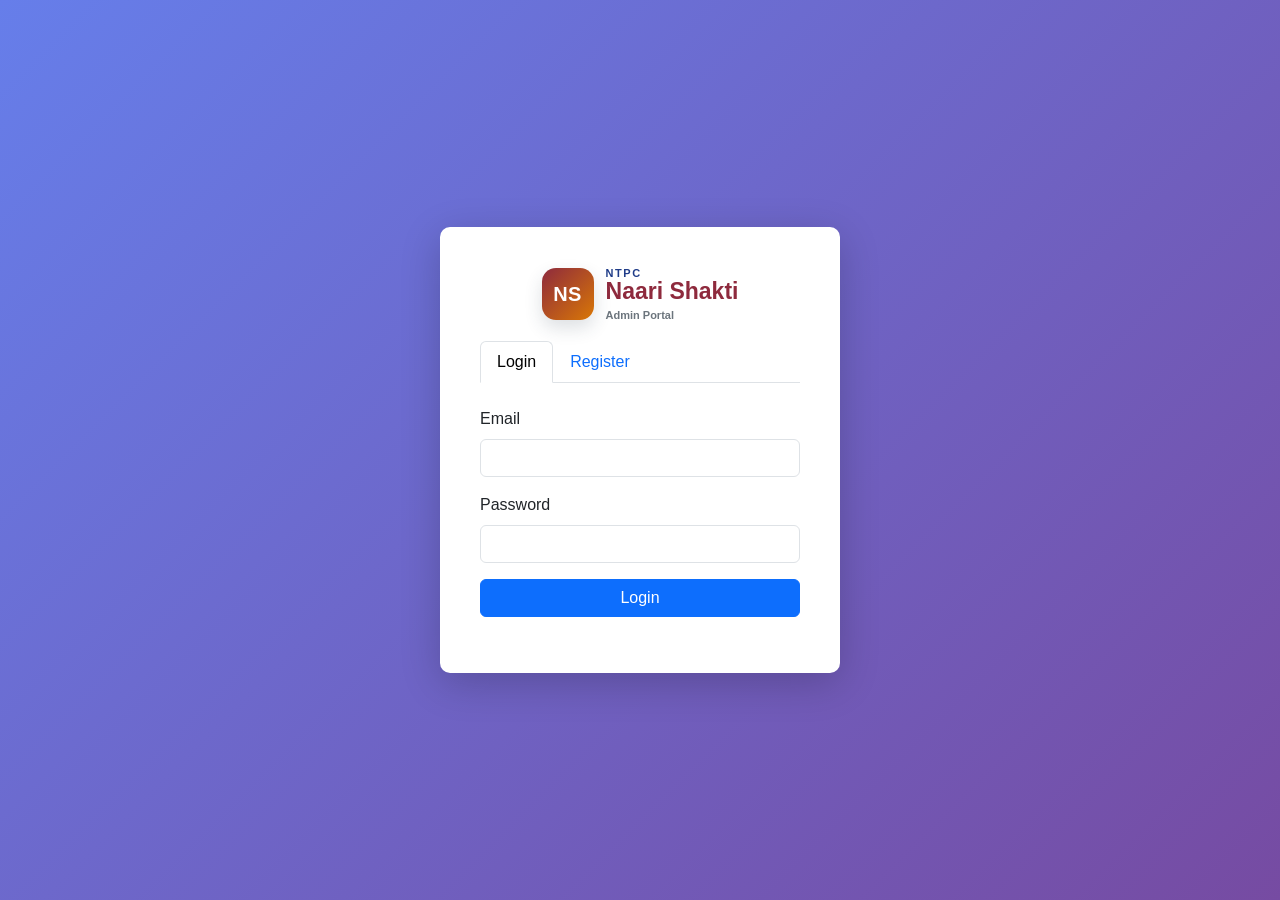
==== commit c3f51105: "fixes" ====
--- a/app/index.html
+++ b/app/index.html
@@ -194,14 +194,98 @@
             font-weight: bold;
             color: #3498db;
         }
+
+        .brand-lockup {
+            display: flex;
+            align-items: center;
+            justify-content: center;
+            gap: 12px;
+            text-align: left;
+        }
+
+        .brand-emblem {
+            width: 52px;
+            height: 52px;
+            border-radius: 14px;
+            display: inline-flex;
+            align-items: center;
+            justify-content: center;
+            font-size: 20px;
+            font-weight: 800;
+            letter-spacing: .02em;
+            color: #fff;
+            background: linear-gradient(135deg, #8e2a3d 0%, #d97706 100%);
+            box-shadow: 0 8px 18px rgba(44, 62, 80, 0.16);
+            flex-shrink: 0;
+        }
+
+        .brand-copy {
+            display: flex;
+            flex-direction: column;
+            line-height: 1.1;
+        }
+
+        .brand-ntpc {
+            font-size: 11px;
+            letter-spacing: .14em;
+            text-transform: uppercase;
+            font-weight: 800;
+            color: #1f3c88;
+        }
+
+        .brand-name {
+            font-size: 23px;
+            font-weight: 800;
+            color: #8e2a3d;
+        }
+
+        .brand-tagline {
+            font-size: 11px;
+            font-weight: 600;
+            color: #6c757d;
+            margin-top: 4px;
+        }
+
+        .sidebar .brand-lockup {
+            justify-content: flex-start;
+            text-align: left;
+        }
+
+        .sidebar .brand-emblem {
+            width: 34px;
+            height: 34px;
+            border-radius: 10px;
+            font-size: 14px;
+        }
+
+        .sidebar .brand-ntpc {
+            color: #c7d2fe;
+            font-size: 9px;
+        }
+
+        .sidebar .brand-name {
+            color: #f8fafc;
+            font-size: 15px;
+        }
+
+        .sidebar .brand-tagline {
+            color: #94a3b8;
+            font-size: 9px;
+            margin-top: 2px;
+        }
     </style>
 </head>
 <body>
     <!-- Auth Container (initially visible) -->
     <div id="authContainer" class="auth-container">
         <div class="auth-card">
-            <div class="logo">
-                <i class="bi bi-shop"></i> Marketplace
+            <div class="logo brand-lockup">
+                <div class="brand-emblem" aria-hidden="true">NS</div>
+                <div class="brand-copy">
+                    <div class="brand-ntpc">NTPC</div>
+                    <div class="brand-name">Naari Shakti</div>
+                    <div class="brand-tagline">Admin Portal</div>
+                </div>
             </div>
             <ul class="nav nav-tabs" role="tablist">
                 <li class="nav-item" role="presentation">
@@ -268,8 +352,13 @@
     <div id="dashboard" style="display: none;">
         <!-- Sidebar -->
         <div class="sidebar">
-            <div class="logo" style="color: white; padding: 10px;">
-                <i class="bi bi-shop"></i> Marketplace
+            <div class="logo brand-lockup" style="color: white; padding: 10px;">
+                <div class="brand-emblem" aria-hidden="true">NS</div>
+                <div class="brand-copy">
+                    <div class="brand-ntpc">NTPC</div>
+                    <div class="brand-name">Naari Shakti</div>
+                    <div class="brand-tagline">Admin Portal</div>
+                </div>
             </div>
             <a href="#" onclick="switchSection('dashboard')" class="sidebar-link active"><i class="bi bi-speedometer2"></i> Dashboard</a>
             <a href="#" onclick="switchSection('users')" class="sidebar-link"><i class="bi bi-people"></i> Users</a>
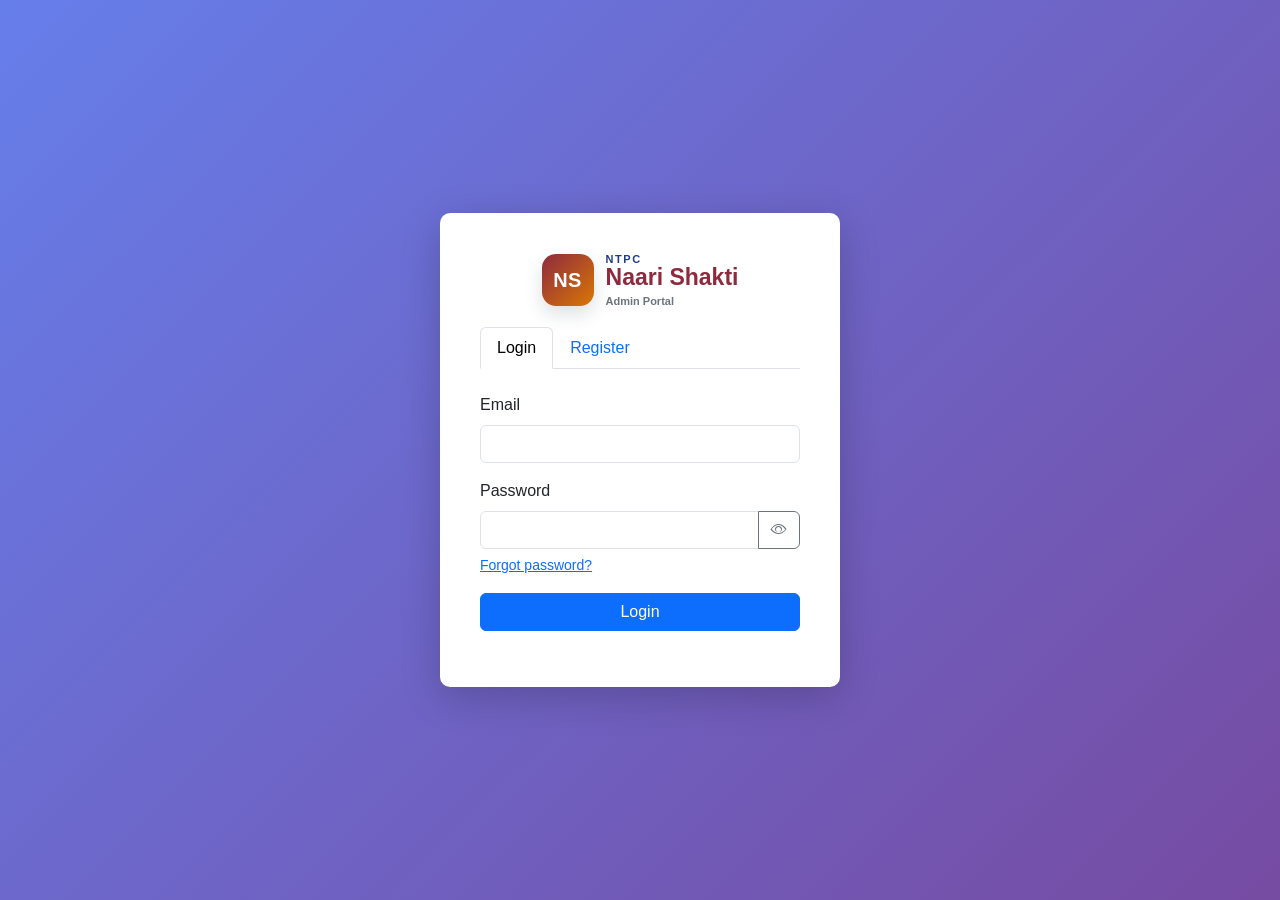
==== commit ef173abb: "Implement priority 1-2 change requests: password UX, optional EmpNo, Captain ordering, Plant display" ====
--- a/app/index.html
+++ b/app/index.html
@@ -305,7 +305,16 @@
                         </div>
                         <div class="mb-3">
                             <label class="form-label">Password</label>
-                            <input type="password" class="form-control" id="loginPassword" required>
+                            <div class="input-group">
+                                <input type="password" class="form-control" id="loginPassword" required>
+                                <button type="button" class="btn btn-outline-secondary" onclick="togglePasswordVisibility(this)" tabindex="-1"><i class="bi bi-eye"></i></button>
+                            </div>
+                            <div class="mt-1">
+                                <a href="#" class="small" onclick="showForgotPasswordNotice(event)">Forgot password?</a>
+                            </div>
+                            <div id="forgotPasswordNotice" class="form-text text-muted" style="display:none;">
+                                Password resets are handled by your Administrator. Please contact them directly to reset your password.
+                            </div>
                         </div>
                         <button type="submit" class="btn btn-primary w-100">Login</button>
                     </form>
@@ -319,8 +328,8 @@
                             <input type="text" class="form-control" id="registerName" required>
                         </div>
                         <div class="mb-3">
-                            <label class="form-label">Employee ID</label>
-                            <input type="text" class="form-control" id="registerEmpNo" required>
+                            <label class="form-label">Employee ID <span class="text-muted">(optional)</span></label>
+                            <input type="text" class="form-control" id="registerEmpNo">
                         </div>
                         <div class="mb-3">
                             <label class="form-label">Email</label>
@@ -328,11 +337,17 @@
                         </div>
                         <div class="mb-3">
                             <label class="form-label">Password</label>
-                            <input type="password" class="form-control" id="registerPassword" required>
+                            <div class="input-group">
+                                <input type="password" class="form-control" id="registerPassword" required>
+                                <button type="button" class="btn btn-outline-secondary" onclick="togglePasswordVisibility(this)" tabindex="-1"><i class="bi bi-eye"></i></button>
+                            </div>
                         </div>
                         <div class="mb-3">
                             <label class="form-label">Confirm Password</label>
-                            <input type="password" class="form-control" id="registerConfirmPassword" required>
+                            <div class="input-group">
+                                <input type="password" class="form-control" id="registerConfirmPassword" required>
+                                <button type="button" class="btn btn-outline-secondary" onclick="togglePasswordVisibility(this)" tabindex="-1"><i class="bi bi-eye"></i></button>
+                            </div>
                         </div>
                         <div class="mb-3">
                             <label class="form-label">Project</label>
@@ -368,6 +383,7 @@
             <a href="#" onclick="switchSection('inventories')" class="sidebar-link"><i class="bi bi-list"></i> Inventories</a>
             <a href="#" onclick="switchSection('orders')" class="sidebar-link"><i class="bi bi-cart"></i> Orders</a>
             <a href="#" onclick="switchSection('logs')" class="sidebar-link"><i class="bi bi-journal-text"></i> Logs</a>
+            <a href="#" onclick="openChangePasswordModal()" class="sidebar-link"><i class="bi bi-key"></i> Change Password</a>
             <hr style="background-color: #34495e;">
             <a href="#" onclick="logout()" class="sidebar-link"><i class="bi bi-box-arrow-right"></i> Logout</a>
         </div>
@@ -380,7 +396,41 @@
                 <div>
                     <span id="userInfo" class="me-3">Welcome, <strong>User</strong></span>
                     <span id="currentUserRole" class="badge bg-secondary me-3">Role: USER</span>
+                    <button onclick="openChangePasswordModal()" class="btn btn-outline-secondary btn-sm me-2"><i class="bi bi-key"></i> Change Password</button>
                     <button onclick="logout()" class="btn btn-outline-danger btn-sm">Logout</button>
+                </div>
+            </div>
+
+            <!-- Change Password Modal -->
+            <div class="modal fade" id="changePasswordModal" tabindex="-1">
+                <div class="modal-dialog modal-dialog-centered">
+                    <div class="modal-content">
+                        <div class="modal-header">
+                            <h5 class="modal-title"><i class="bi bi-key"></i> Change Password</h5>
+                            <button type="button" class="btn-close" data-bs-dismiss="modal"></button>
+                        </div>
+                        <div class="modal-body">
+                            <div id="changePasswordMessage"></div>
+                            <div class="mb-3">
+                                <label class="form-label">Current Password</label>
+                                <div class="input-group">
+                                    <input type="password" class="form-control" id="currentPasswordInput">
+                                    <button type="button" class="btn btn-outline-secondary" onclick="togglePasswordVisibility(this)" tabindex="-1"><i class="bi bi-eye"></i></button>
+                                </div>
+                            </div>
+                            <div class="mb-3">
+                                <label class="form-label">New Password</label>
+                                <div class="input-group">
+                                    <input type="password" class="form-control" id="newPasswordInput" minlength="6">
+                                    <button type="button" class="btn btn-outline-secondary" onclick="togglePasswordVisibility(this)" tabindex="-1"><i class="bi bi-eye"></i></button>
+                                </div>
+                            </div>
+                        </div>
+                        <div class="modal-footer">
+                            <button type="button" class="btn btn-secondary" data-bs-dismiss="modal">Cancel</button>
+                            <button type="button" class="btn btn-primary" onclick="submitChangePassword()">Change Password</button>
+                        </div>
+                    </div>
                 </div>
             </div>
 
@@ -455,11 +505,17 @@
                             </div>
                             <div class="col-md-6 mb-3">
                                 <label class="form-label">Password</label>
-                                <input type="password" class="form-control" id="userPassword" required>
+                                <div class="input-group">
+                                    <input type="password" class="form-control" id="userPassword" required>
+                                    <button type="button" class="btn btn-outline-secondary" onclick="togglePasswordVisibility(this)" tabindex="-1"><i class="bi bi-eye"></i></button>
+                                </div>
                             </div>
                             <div class="col-md-6 mb-3">
                                 <label class="form-label">Confirm Password</label>
-                                <input type="password" class="form-control" id="userConfirmPassword" required>
+                                <div class="input-group">
+                                    <input type="password" class="form-control" id="userConfirmPassword" required>
+                                    <button type="button" class="btn btn-outline-secondary" onclick="togglePasswordVisibility(this)" tabindex="-1"><i class="bi bi-eye"></i></button>
+                                </div>
                             </div>
                             <div class="col-md-6 mb-3">
                                 <label class="form-label">Role</label>
@@ -999,13 +1055,98 @@
             }
         });
 
-        function logout() {
+        async function logout() {
+            try {
+                if (authToken) {
+                    await fetch(`${API_URL}/logout`, {
+                        method: 'POST',
+                        headers: {
+                            'Authorization': `Bearer ${authToken}`,
+                            'Content-Type': 'application/json'
+                        }
+                    });
+                }
+            } catch (error) {
+                console.error('Logout error:', error);
+            }
+
             authToken = null;
             currentUser = {};
             localStorage.removeItem('authToken');
             localStorage.removeItem('currentUser');
-            showAuth();
-            document.getElementById('loginForm').reset();
+            // Logout always returns to the community marketplace/login,
+            // not the admin portal's own login screen.
+            window.location.href = 'user.html';
+        }
+
+        // Force a fresh auth check if this page is restored from the
+        // back/forward cache after logout, instead of showing stale
+        // authenticated UI from memory.
+        window.addEventListener('pageshow', (event) => {
+            if (event.persisted) {
+                window.location.reload();
+            }
+        });
+
+        function togglePasswordVisibility(btn) {
+            const input = btn.previousElementSibling;
+            if (!input) return;
+            const icon = btn.querySelector('i');
+            if (input.type === 'password') {
+                input.type = 'text';
+                icon.className = 'bi bi-eye-slash';
+            } else {
+                input.type = 'password';
+                icon.className = 'bi bi-eye';
+            }
+        }
+
+        function showForgotPasswordNotice(event) {
+            event.preventDefault();
+            const notice = document.getElementById('forgotPasswordNotice');
+            if (notice) notice.style.display = 'block';
+        }
+
+        function openChangePasswordModal() {
+            document.getElementById('changePasswordMessage').innerHTML = '';
+            document.getElementById('currentPasswordInput').value = '';
+            document.getElementById('newPasswordInput').value = '';
+            new bootstrap.Modal(document.getElementById('changePasswordModal')).show();
+        }
+
+        async function submitChangePassword() {
+            const currentPassword = document.getElementById('currentPasswordInput').value;
+            const newPassword = document.getElementById('newPasswordInput').value;
+
+            if (!currentPassword || !newPassword) {
+                showMessage('changePasswordMessage', 'Please fill in both fields', 'danger');
+                return;
+            }
+            if (newPassword.length < 6) {
+                showMessage('changePasswordMessage', 'New password must be at least 6 characters', 'danger');
+                return;
+            }
+
+            try {
+                const data = await apiCall('/change-password', 'POST', { currentPassword, newPassword });
+                if (data.success) {
+                    bootstrap.Modal.getInstance(document.getElementById('changePasswordModal')).hide();
+                    showToastOrAlert('Password changed successfully. Please log in again.');
+                    logout();
+                } else {
+                    showMessage('changePasswordMessage', data.error || data.message || 'Failed to change password', 'danger');
+                }
+            } catch (error) {
+                showMessage('changePasswordMessage', 'Error: ' + error.message, 'danger');
+            }
+        }
+
+        function showToastOrAlert(message) {
+            if (typeof showToast === 'function') {
+                showToast(message, 'success');
+            } else {
+                alert(message);
+            }
         }
 
         function showAuth() {
@@ -1169,9 +1310,10 @@
                         <td><span class="badge badge-custom ${user.ApprovalStatus && user.ApprovalStatus.toUpperCase() === 'APPROVED' ? 'bg-success' : 'bg-warning'}">${user.ApprovalStatus || 'PENDING'}</span></td>
                         <td>
                             <button class="btn btn-sm btn-warning" onclick="editUser(${user.ID})">Edit</button>
-                            ${user.ApprovalStatus && user.ApprovalStatus.toUpperCase() === 'PENDING' ? 
+                            <button class="btn btn-sm btn-secondary" onclick="resetUserPassword(${user.ID})" title="Reset this user's password">Reset Password</button>
+                            ${user.ApprovalStatus && user.ApprovalStatus.toUpperCase() === 'PENDING' ?
                                 `<button class="btn btn-sm btn-success" onclick="approveUser(${user.ID})">Approve</button>
-                                 <button class="btn btn-sm btn-danger" onclick="rejectUser(${user.ID})">Reject</button>` : 
+                                 <button class="btn btn-sm btn-danger" onclick="rejectUser(${user.ID})">Reject</button>` :
                                 ''}
                             <button class="btn btn-sm btn-danger" onclick="deleteUser(${user.ID})">Delete</button>
                         </td>
@@ -1286,6 +1428,29 @@
                 await apiCall(`/users/${id}`, 'DELETE');
                 showMessage('usersMessage', 'User deleted', 'success');
                 loadUsers();
+            } catch (error) {
+                showMessage('usersMessage', 'Error: ' + error.message, 'danger');
+            }
+        }
+
+        // Realistic "forgot password" support: there is no email/OTP/SMTP
+        // infrastructure in this app, so an admin sets a new password
+        // directly and relays it to the user through an existing offline
+        // channel (this mirrors the existing approve/reject admin pattern).
+        async function resetUserPassword(id) {
+            const newPassword = prompt('Enter a new password for this user (min 6 characters):');
+            if (newPassword === null) return;
+            if (newPassword.length < 6) {
+                alert('Password must be at least 6 characters');
+                return;
+            }
+            try {
+                const data = await apiCall(`/admin/users/${id}/reset-password`, 'PATCH', { newPassword });
+                if (data.success) {
+                    showMessage('usersMessage', 'Password reset successfully', 'success');
+                } else {
+                    showMessage('usersMessage', data.error || data.message || 'Failed to reset password', 'danger');
+                }
             } catch (error) {
                 showMessage('usersMessage', 'Error: ' + error.message, 'danger');
             }
